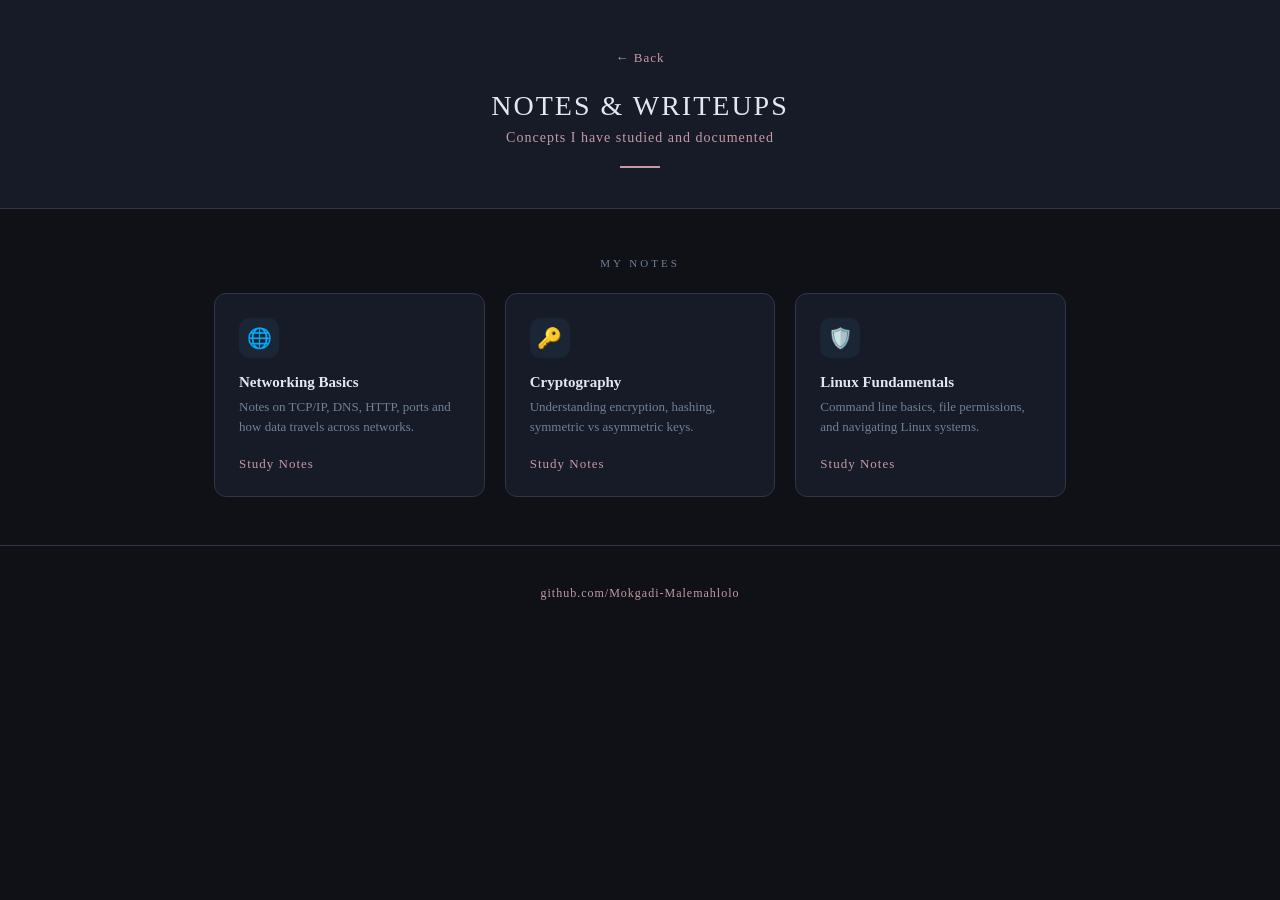
==== writeups/index.html @ 9e4b3736 "Add tools, labs and writeups pages" ====
<!DOCTYPE html>
<html lang="en">
<head>
  <meta charset="UTF-8">
  <meta name="viewport" content="width=device-width, initial-scale=1.0">
  <title>Writeups | Mokgadi</title>
  <link rel="stylesheet" href="../style.css">
</head>
<body>

  <header>
    <a class="back" href="../index.html">← Back</a>
    <h1>Notes & Writeups</h1>
    <p class="role">Concepts I have studied and documented</p>
    <div class="divider"></div>
  </header>

  <main>
    <p class="section-title">My Notes</p>

    <div class="grid">

      <div class="card">
        <div class="card-icon icon-writeups">🌐</div>
        <h2>Networking Basics</h2>
        <p>Notes on TCP/IP, DNS, HTTP, ports and how data travels across networks.</p>
        <div class="card-arrow">Study Notes</div>
      </div>

      <div class="card">
        <div class="card-icon icon-writeups">🔑</div>
        <h2>Cryptography</h2>
        <p>Understanding encryption, hashing, symmetric vs asymmetric keys.</p>
        <div class="card-arrow">Study Notes</div>
      </div>

      <div class="card">
        <div class="card-icon icon-writeups">🛡️</div>
        <h2>Linux Fundamentals</h2>
        <p>Command line basics, file permissions, and navigating Linux systems.</p>
        <div class="card-arrow">Study Notes</div>
      </div>

    </div>
  </main>

  <footer>
    <a href="https://github.com/Mokgadi-Malemahlolo" target="_blank">github.com/Mokgadi-Malemahlolo</a>
  </footer>

</body>
</html>
---- style.css ----
/* ══════════════════════════════════════
   RESET
   Removes default browser spacing
══════════════════════════════════════ */
* {
  margin: 0;
  padding: 0;
  box-sizing: border-box;
}

/* Fix blue link color everywhere */
a {
  color: inherit;
  text-decoration: none;
}


/* ══════════════════════════════════════
   PAGE / BODY
   Dark theme fits cybersecurity vibes
══════════════════════════════════════ */
body {
  font-family: 'Georgia', serif;
  background-color: #0f1117;   /* very dark background */
  color: #e2e8f0;              /* light text */
  min-height: 100vh;
}


/* ══════════════════════════════════════
   HEADER
══════════════════════════════════════ */
header {
  background-color: #161b27;   /* slightly lighter dark */
  border-bottom: 1px solid #2d3748;
  padding: 3rem 2rem 2.5rem;
  text-align: center;
}

/* Circle with initials */
.avatar {
  width: 72px;
  height: 72px;
  border-radius: 50%;
  background-color: #e8c4cc;   /* keeping your pink touch */
  display: flex;
  align-items: center;
  justify-content: center;
  font-size: 24px;
  font-weight: 600;
  color: #8b3a4a;
  margin: 0 auto 1.25rem;
}

/* Your name */
header h1 {
  font-size: 28px;
  font-weight: 400;
  letter-spacing: 2px;
  text-transform: uppercase;
  color: #e2e8f0;
}

/* Subtitle */
.role {
  margin-top: 0.5rem;
  font-size: 14px;
  color: #c49aa4;              /* pink accent */
  letter-spacing: 1px;
}

/* Bio paragraph */
.bio {
  margin-top: 0.75rem;
  font-size: 13px;
  color: #718096;
  max-width: 420px;
  margin-left: auto;
  margin-right: auto;
  line-height: 1.6;
  font-style: italic;
}

/* Pink divider line */
.divider {
  width: 40px;
  height: 2px;
  background-color: #c49aa4;
  margin: 1.25rem auto 0;
}


/* ══════════════════════════════════════
   MAIN CONTENT
══════════════════════════════════════ */
main {
  max-width: 900px;
  margin: 3rem auto;
  padding: 0 1.5rem;
}

/* "MY LEARNING" label */
.section-title {
  font-size: 11px;
  letter-spacing: 3px;
  text-transform: uppercase;
  color: #718096;
  margin-bottom: 1.5rem;
  text-align: center;
}


/* ══════════════════════════════════════
   GRID
   Forces 3 cards side by side
══════════════════════════════════════ */
.grid {
  display: grid;
  grid-template-columns: repeat(3, 1fr); /* 3 equal columns */
  gap: 1.25rem;
}


/* ══════════════════════════════════════
   CARDS
══════════════════════════════════════ */
.card {
  background-color: #161b27;
  border: 1px solid #2d3748;
  border-radius: 12px;
  padding: 1.5rem;
  text-decoration: none;
  color: inherit;
  display: block;
  transition: transform 0.2s, border-color 0.2s;
}

/* Card lifts on hover with pink border */
.card:hover {
  transform: translateY(-3px);
  border-color: #c49aa4;
}


/* ══════════════════════════════════════
   CARD ICONS
══════════════════════════════════════ */
.card-icon {
  width: 40px;
  height: 40px;
  border-radius: 10px;
  display: flex;
  align-items: center;
  justify-content: center;
  font-size: 20px;
  margin-bottom: 1rem;
}

.icon-tools    { background-color: #1a2535; }
.icon-labs     { background-color: #1a2535; }
.icon-writeups { background-color: #1a2535; }

/* Card title */
.card h2 {
  font-size: 15px;
  font-weight: 600;
  color: #e2e8f0;
  margin-bottom: 0.4rem;
}

/* Card description */
.card p {
  font-size: 13px;
  color: #718096;
  line-height: 1.5;
}

/* "Explore →" link */
.card-arrow {
  margin-top: 1.25rem;
  font-size: 13px;
  color: #c49aa4;              /* pink */
  letter-spacing: 1px;
}


/* ══════════════════════════════════════
   FOOTER
══════════════════════════════════════ */
footer {
  text-align: center;
  padding: 2.5rem 1rem;
  font-size: 12px;
  color: #4a5568;
  letter-spacing: 1px;
  border-top: 1px solid #2d3748;
  margin-top: 3rem;
}

footer a {
  color: #c49aa4;
  text-decoration: none;
}

/* ══════════════════════════════════════
   BACK BUTTON
══════════════════════════════════════ */
.back {
  display: inline-block;
  margin-bottom: 1.5rem;
  font-size: 13px;
  color: #c49aa4;
  text-decoration: none;
  letter-spacing: 1px;
}

.back:hover {
  text-decoration: underline;
}
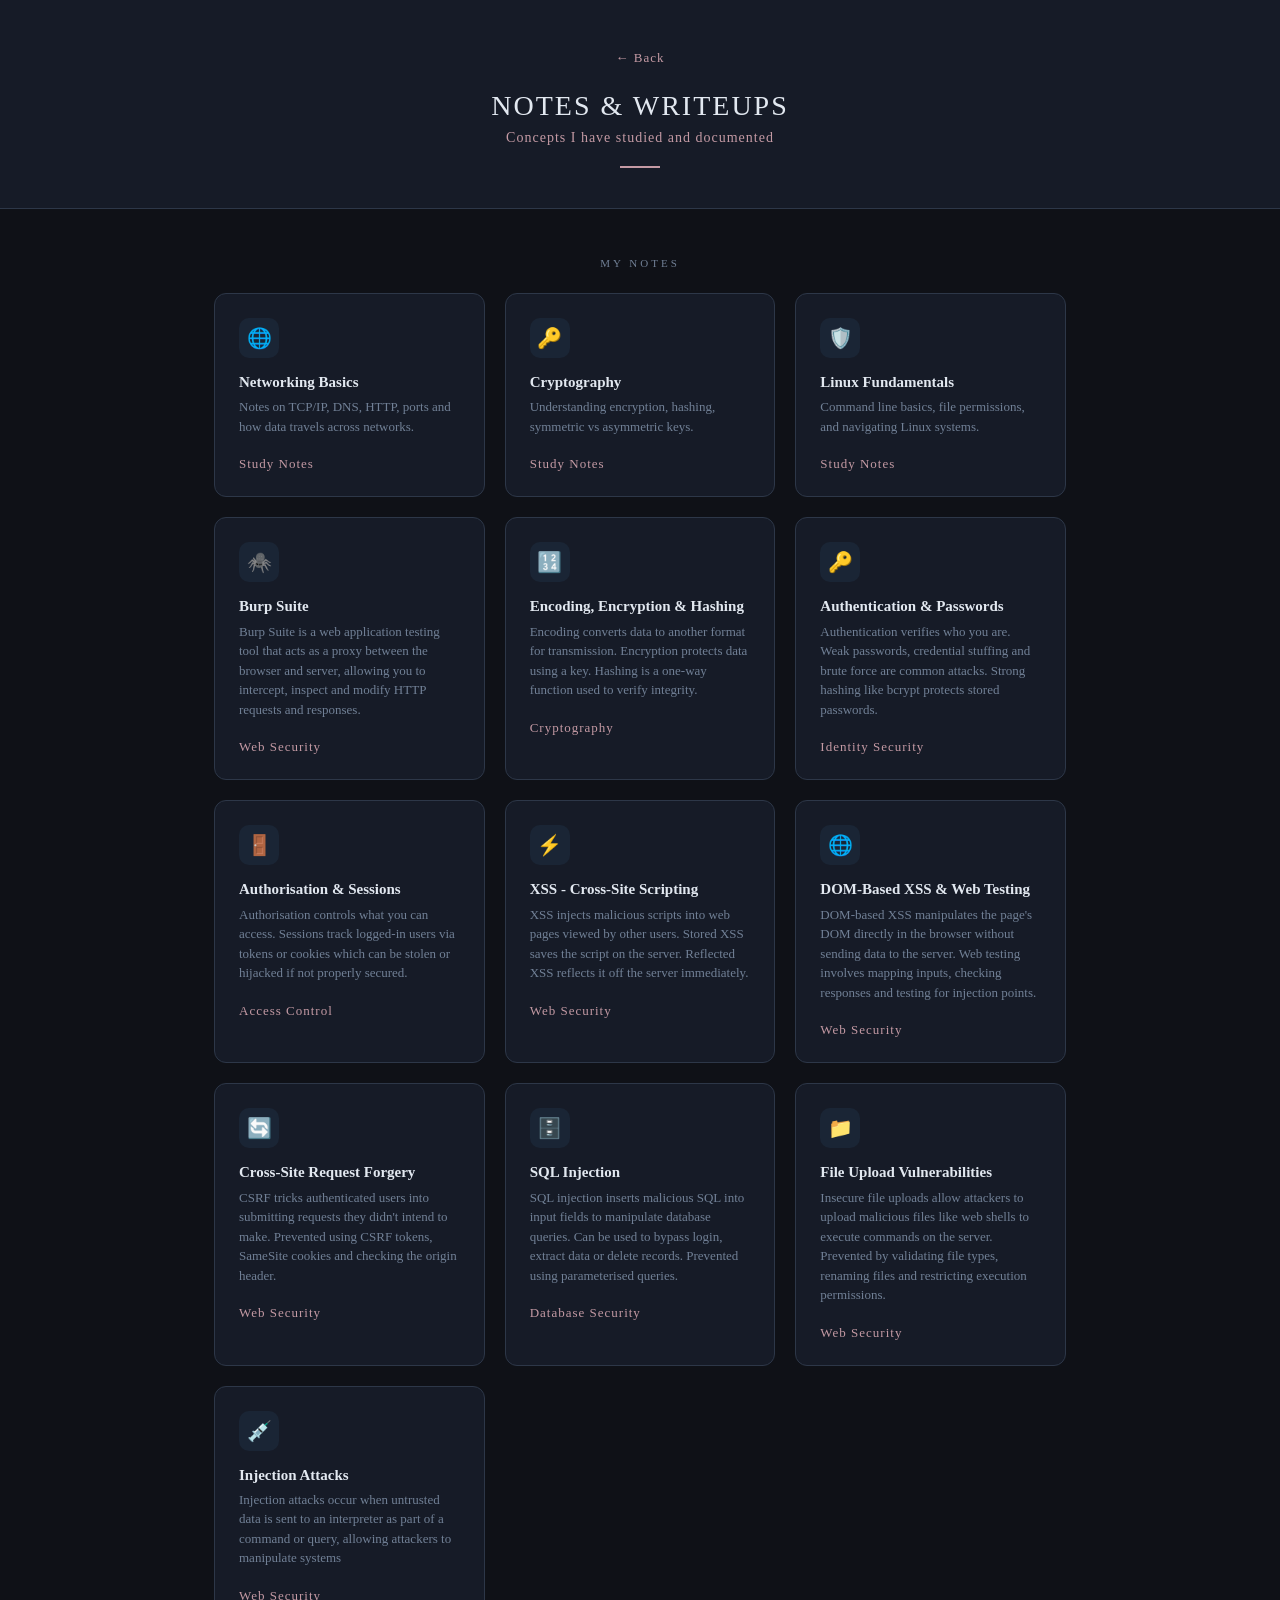
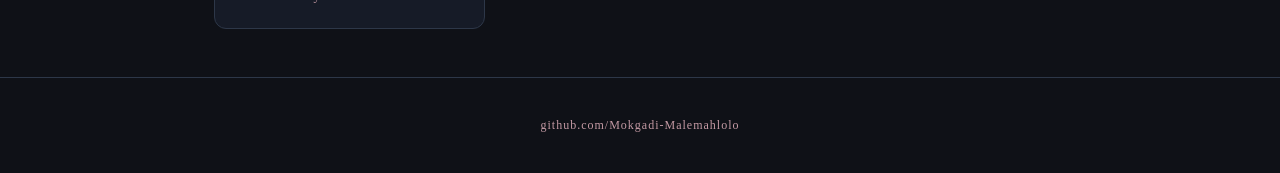
==== commit faf34f18: "Fix labs filename typo" ====
--- a/writeups/index.html
+++ b/writeups/index.html
@@ -41,6 +41,77 @@
         <div class="card-arrow">Study Notes</div>
       </div>
 
+      <div class="card">
+       <div class="card-icon icon-writeups">🕷️</div>
+       <h2>Burp Suite</h2>
+       <p>Burp Suite is a web application testing tool that acts as a proxy between the browser and server, allowing you to intercept, inspect and modify HTTP requests and responses.</p>
+       <div class="card-arrow">Web Security</div>
+      </div>
+
+      <div class="card">
+       <div class="card-icon icon-writeups">🔢</div>
+       <h2>Encoding, Encryption & Hashing</h2>
+       <p>Encoding converts data to another format for transmission. Encryption protects data using a key. Hashing is a one-way function used to verify integrity.</p>
+       <div class="card-arrow">Cryptography</div>
+      </div>
+
+      <div class="card">
+       <div class="card-icon icon-writeups">🔑</div>
+       <h2>Authentication & Passwords</h2>
+       <p>Authentication verifies who you are. Weak passwords, credential stuffing and brute force are common attacks. Strong hashing like bcrypt protects stored passwords.</p>
+       <div class="card-arrow">Identity Security</div>
+      </div>
+
+      <div class="card">
+       <div class="card-icon icon-writeups">🚪</div>
+       <h2>Authorisation & Sessions</h2>
+       <p>Authorisation controls what you can access. Sessions track logged-in users via tokens or cookies which can be stolen or hijacked if not properly secured.</p>
+       <div class="card-arrow">Access Control</div>
+      </div>
+
+      <div class="card">
+       <div class="card-icon icon-writeups">⚡</div>
+       <h2>XSS - Cross-Site Scripting</h2>
+       <p>XSS injects malicious scripts into web pages viewed by other users. Stored XSS saves the script on the server. Reflected XSS reflects it off the server immediately.</p>
+       <div class="card-arrow">Web Security</div>
+      </div>
+
+      <div class="card">
+       <div class="card-icon icon-writeups">🌐</div>
+       <h2>DOM-Based XSS & Web Testing</h2>
+       <p>DOM-based XSS manipulates the page's DOM directly in the browser without sending data to the server. Web testing involves mapping inputs, checking responses and testing for injection points.</p>
+       <div class="card-arrow">Web Security</div>
+      </div>
+
+      <div class="card">
+       <div class="card-icon icon-writeups">🔄</div>
+       <h2>Cross-Site Request Forgery</h2>
+       <p>CSRF tricks authenticated users into submitting requests they didn't intend to make. Prevented using CSRF tokens, SameSite cookies and checking the origin header.</p>
+       <div class="card-arrow">Web Security</div>
+      </div>
+
+     <div class="card">
+      <div class="card-icon icon-writeups">🗄️</div>
+      <h2>SQL Injection</h2>
+      <p>SQL injection inserts malicious SQL into input fields to manipulate database queries. Can be used to bypass login, extract data or delete records. Prevented using parameterised queries.</p>
+      <div class="card-arrow">Database Security</div>
+     </div>
+
+     <div class="card">
+      <div class="card-icon icon-writeups">📁</div>
+      <h2>File Upload Vulnerabilities</h2>
+      <p>Insecure file uploads allow attackers to upload malicious files like web shells to execute commands on the server. Prevented by validating file types, renaming files and restricting execution permissions.</p>
+      <div class="card-arrow">Web Security</div>
+     </div>
+
+      <div class="card">
+        <div class="card-icon icon-writeups">💉</div>
+        <h2>Injection Attacks</h2>
+        <p>Injection attacks occur when untrusted data is sent to an interpreter as part of a command or query,
+             allowing attackers to manipulate systems</p>
+        <div class="card-arrow">Web Security</div>
+      </div>
+
     </div>
   </main>
 
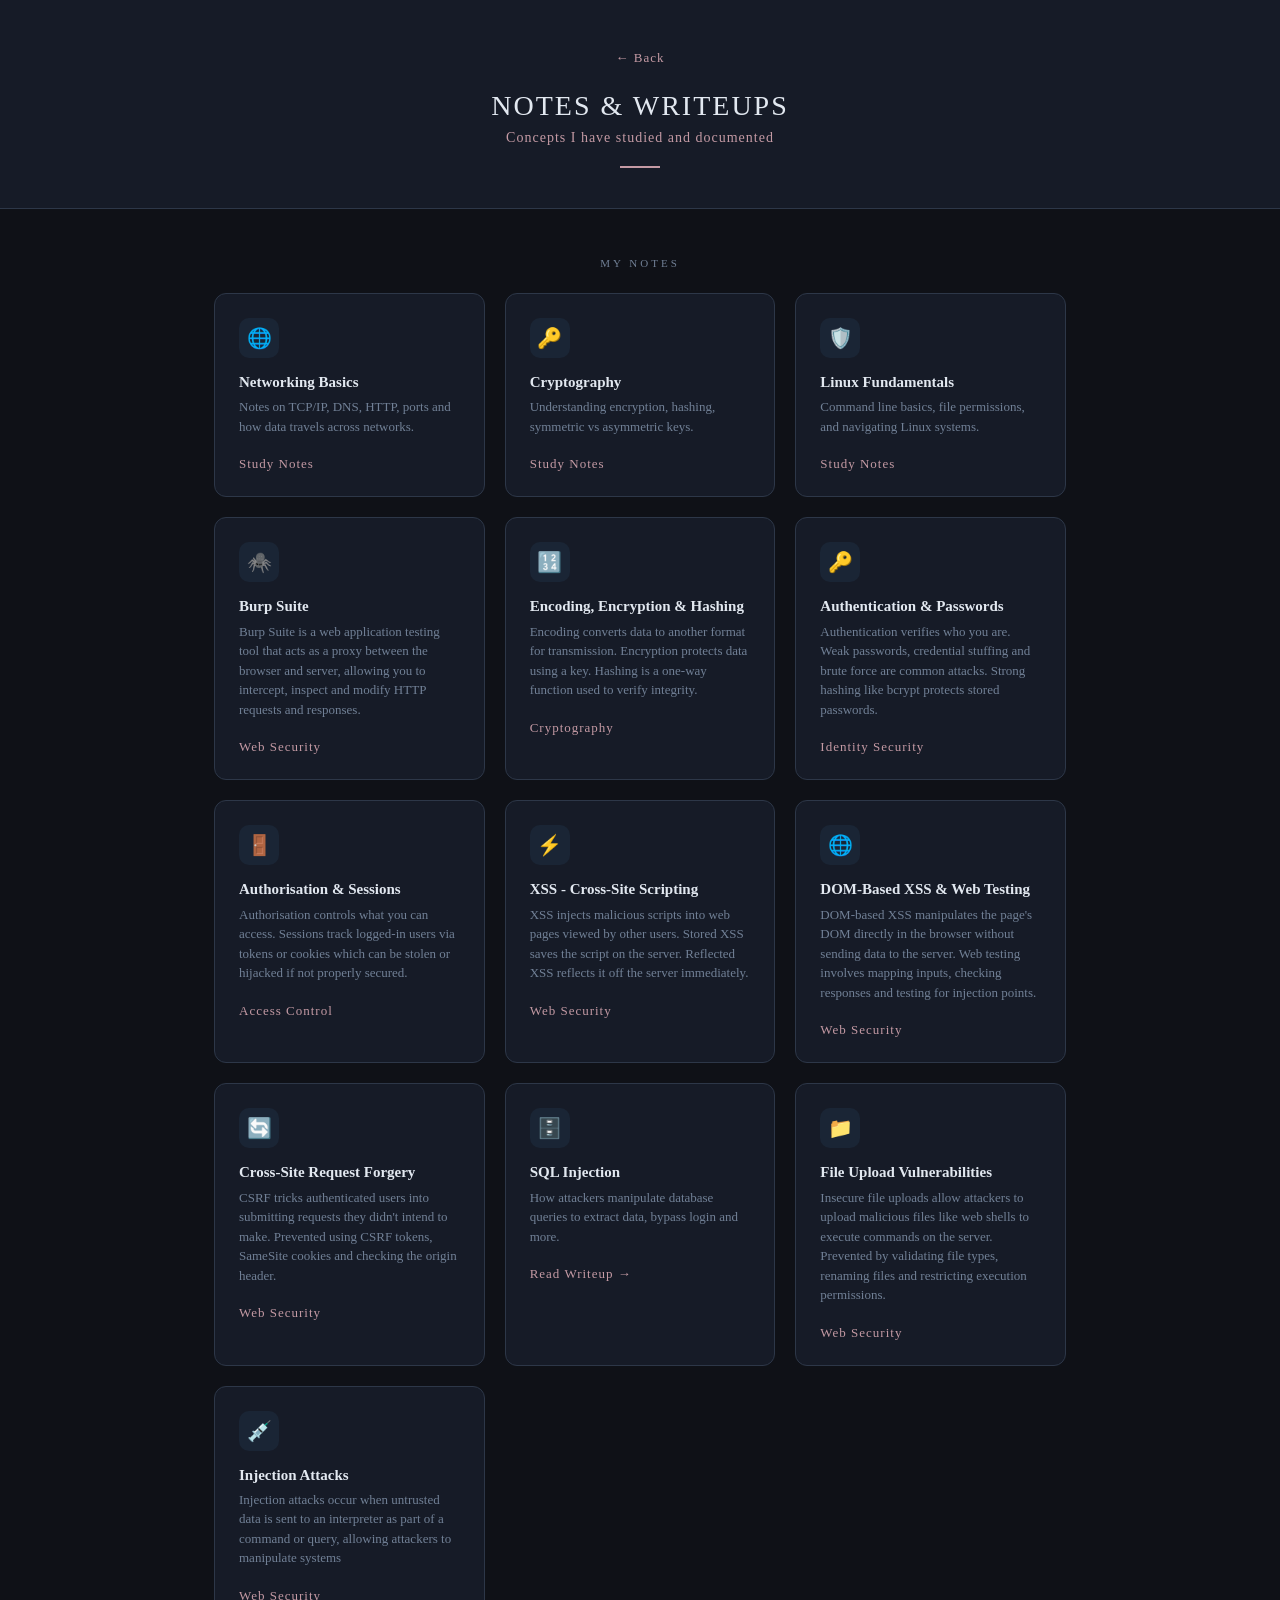
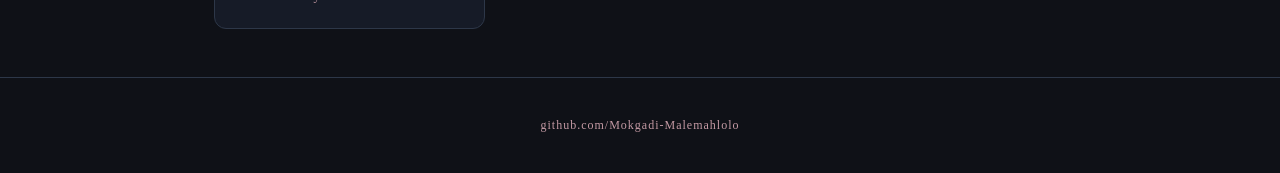
==== commit a7ad991e: "Add SQL injection writeup page and update card links" ====
--- a/writeups/index.html
+++ b/writeups/index.html
@@ -90,12 +90,12 @@
        <div class="card-arrow">Web Security</div>
       </div>
 
-     <div class="card">
+     <a class="card" href="./sql-injection.html">
       <div class="card-icon icon-writeups">🗄️</div>
       <h2>SQL Injection</h2>
-      <p>SQL injection inserts malicious SQL into input fields to manipulate database queries. Can be used to bypass login, extract data or delete records. Prevented using parameterised queries.</p>
-      <div class="card-arrow">Database Security</div>
-     </div>
+      <p>How attackers manipulate database queries to extract data, bypass login and more.</p>
+      <div class="card-arrow">Read Writeup →</div>
+     </a>
 
      <div class="card">
       <div class="card-icon icon-writeups">📁</div>
--- a/style.css
+++ b/style.css
@@ -216,4 +216,51 @@
 
 .back:hover {
   text-decoration: underline;
+}
+
+/* ══════════════════════════════════════
+   WRITEUP PAGE
+   Full notes page for each topic
+══════════════════════════════════════ */
+.writeup-body {
+  max-width: 700px;
+  margin: 0 auto;
+}
+
+.writeup-section {
+  margin-bottom: 2.5rem;
+}
+
+.writeup-section h2 {
+  font-size: 16px;
+  font-weight: 600;
+  color: #e2e8f0;
+  margin-bottom: 0.75rem;
+  letter-spacing: 1px;
+  text-transform: uppercase;
+  font-size: 12px;
+}
+
+.writeup-section p {
+  font-size: 14px;
+  color: #718096;
+  line-height: 1.8;
+  margin-bottom: 0.75rem;
+}
+
+.writeup-section strong {
+  color: #c49aa4;
+}
+
+/* Code block for showing examples */
+.code-block {
+  background-color: #0d1117;
+  border: 1px solid #2d3748;
+  border-radius: 8px;
+  padding: 1rem 1.25rem;
+  font-family: 'Courier New', monospace;
+  font-size: 13px;
+  color: #c49aa4;
+  margin: 0.75rem 0;
+  overflow-x: auto;
 }
